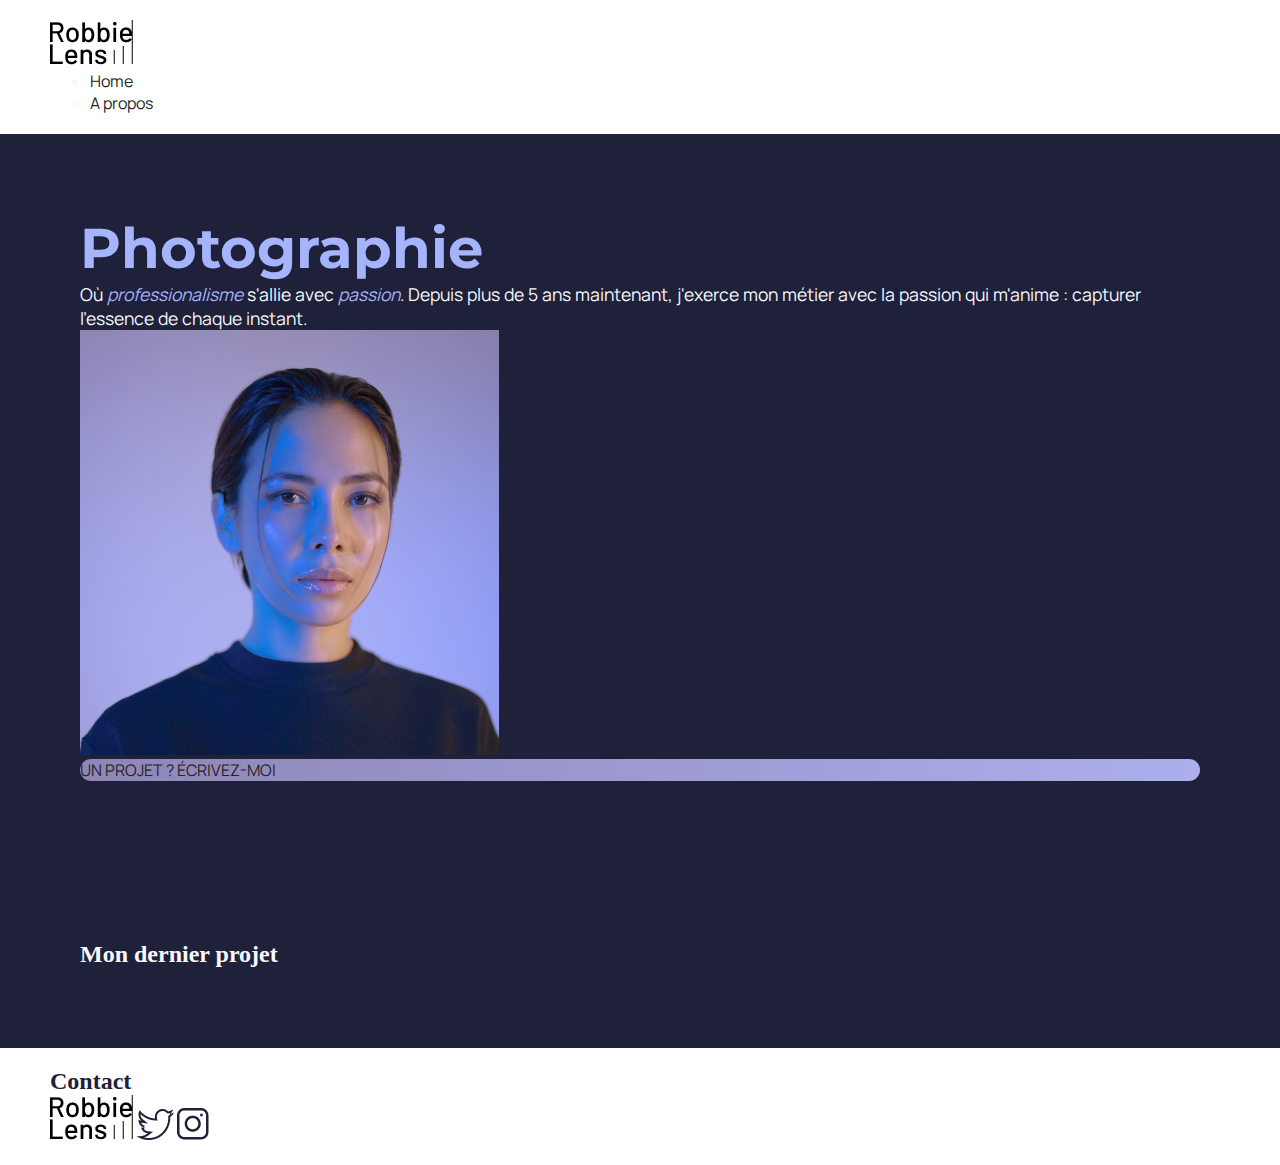
==== index.html @ c8c1b3d5 "send correction style" ====
<!DOCTYPE html>
<html lang="fr">
    <head>
        <meta charset="utf-8">
        <title>Accueil - Robbie Lens Photographie</title>
        <link href="./style.css" rel="stylesheet">
        <link rel="preconnect" href="https://fonts.googleapis.com">
        <link rel="preconnect" href="https://fonts.gstatic.com" crossorigin>
        <link rel="preconnect" href="https://fonts.googleapis.com">
        <link rel="preconnect" href="https://fonts.gstatic.com" crossorigin>
        <link href="https://fonts.googleapis.com/css2?family=Manrope:wght@200;300;400;500;600;700;800&family=Montserrat:ital,wght@0,100;0,200;0,300;0,400;0,500;0,600;0,700;0,800;0,900;1,100;1,200;1,300;1,400;1,500;1,600;1,700;1,800;1,900&display=swap" rel="stylesheet">
    </head>
    <body>
        <header class="menu">
            <a href="./index.html"> 
                <img src="./img/logo.png" alt="Logo de Robbie Lens"/> 
            </a>
            <nav>
                <ul>
                    <li>
                        <a href="./index.html">Home</a>
                    </li>
                    <li>
                        <a href="./APropos.html">A propos</a>
                    </li>
                </ul>
            </nav>
        </header>
        <main>
            <section>
                <!-- Commencement de la page web -->
                <h1>Photographie</h1>
                
                <p>Où <em>professionalisme</em> s'allie avec <em>passion</em>. Depuis plus de 5 ans maintenant, j'exerce mon métier avec la passion
                qui m'anime : capturer l'essence de chaque instant.</p>

                <img src="./img/robbie-lens.png" alt="Photo Robbie Lens"/>


                <div class="pub">
                    <a class="cta" href="">UN PROJET ? ÉCRIVEZ-MOI</a>
                </div>
            </section>
            <section>
                <h2>Mon dernier projet</h2>
            </section>
        </main>

        <footer class="footer"></div>
        <h2 class="h2Black">Contact</h2>
            <img src="img/logo.png" alt="Logo Robbie Lens" >
            <a href="https://twitter.com/?lang=fr" target="_blank">
                <img src="./img/twitter.png" alt="Logo de Twitter" class="icon"/>
            </a>

            <a href="https://www.instagram.com" target="_blank">
                <img src="./img/instagram.png" alt="Logo de Instagram" class="icon"/>
            </a>
        </footer>
    </body>
</html>
---- style.css ----
/* Tout les liens */

a{
    color: #242424;
    font-family: Manrope;
    text-decoration: none;
}

a:hover{
    text-decoration: underline;
}

/* les mots importants */

em{
    color: #A5B4FC;
}

/* Les titres */

h1{
    font-family: Montserrat ;
    color : #A5B4FC;
    font-size: 3.5em;
}
/* Les paragraphes */

p{
    font-family: Manrope;
    font-size: 1.1em;
}

li{
    font-size: 1em;
    font-family: Manrope;
}

p, li, h2{
    color: #F9F8FF;
}

.h2Black{
    color: #1F2039;
}

header,
footer {
    background-color: white;
    padding: 20px 50px;
}

body{
    background-color: #1F2039;
    
}

.pub{
    background: linear-gradient(90deg, #8E86B5, #ACAEED);
    font-family: Montserrat;
    border-radius: 50px;
}

.bodyApropos{
    border-bottom: 1px solid #A5B4FC;
    border-right: 1px solid #A5B4FC;
    padding: 50px;
}

a .cta{
    background-color: linear-gradient(90deg , #696484, #8788BA);
}

.icon:hover{
    opacity: 0.5;
}

* {
    margin: 0;
}

section{
    padding: 80px;
}

.sectionApropos{
    margin: auto;
}

.services{
    margin-top: 20px;
    margin-bottom: 20px;
}

.servicesList{
    margin-top: 6px;
    margin-bottom: 6px;
}
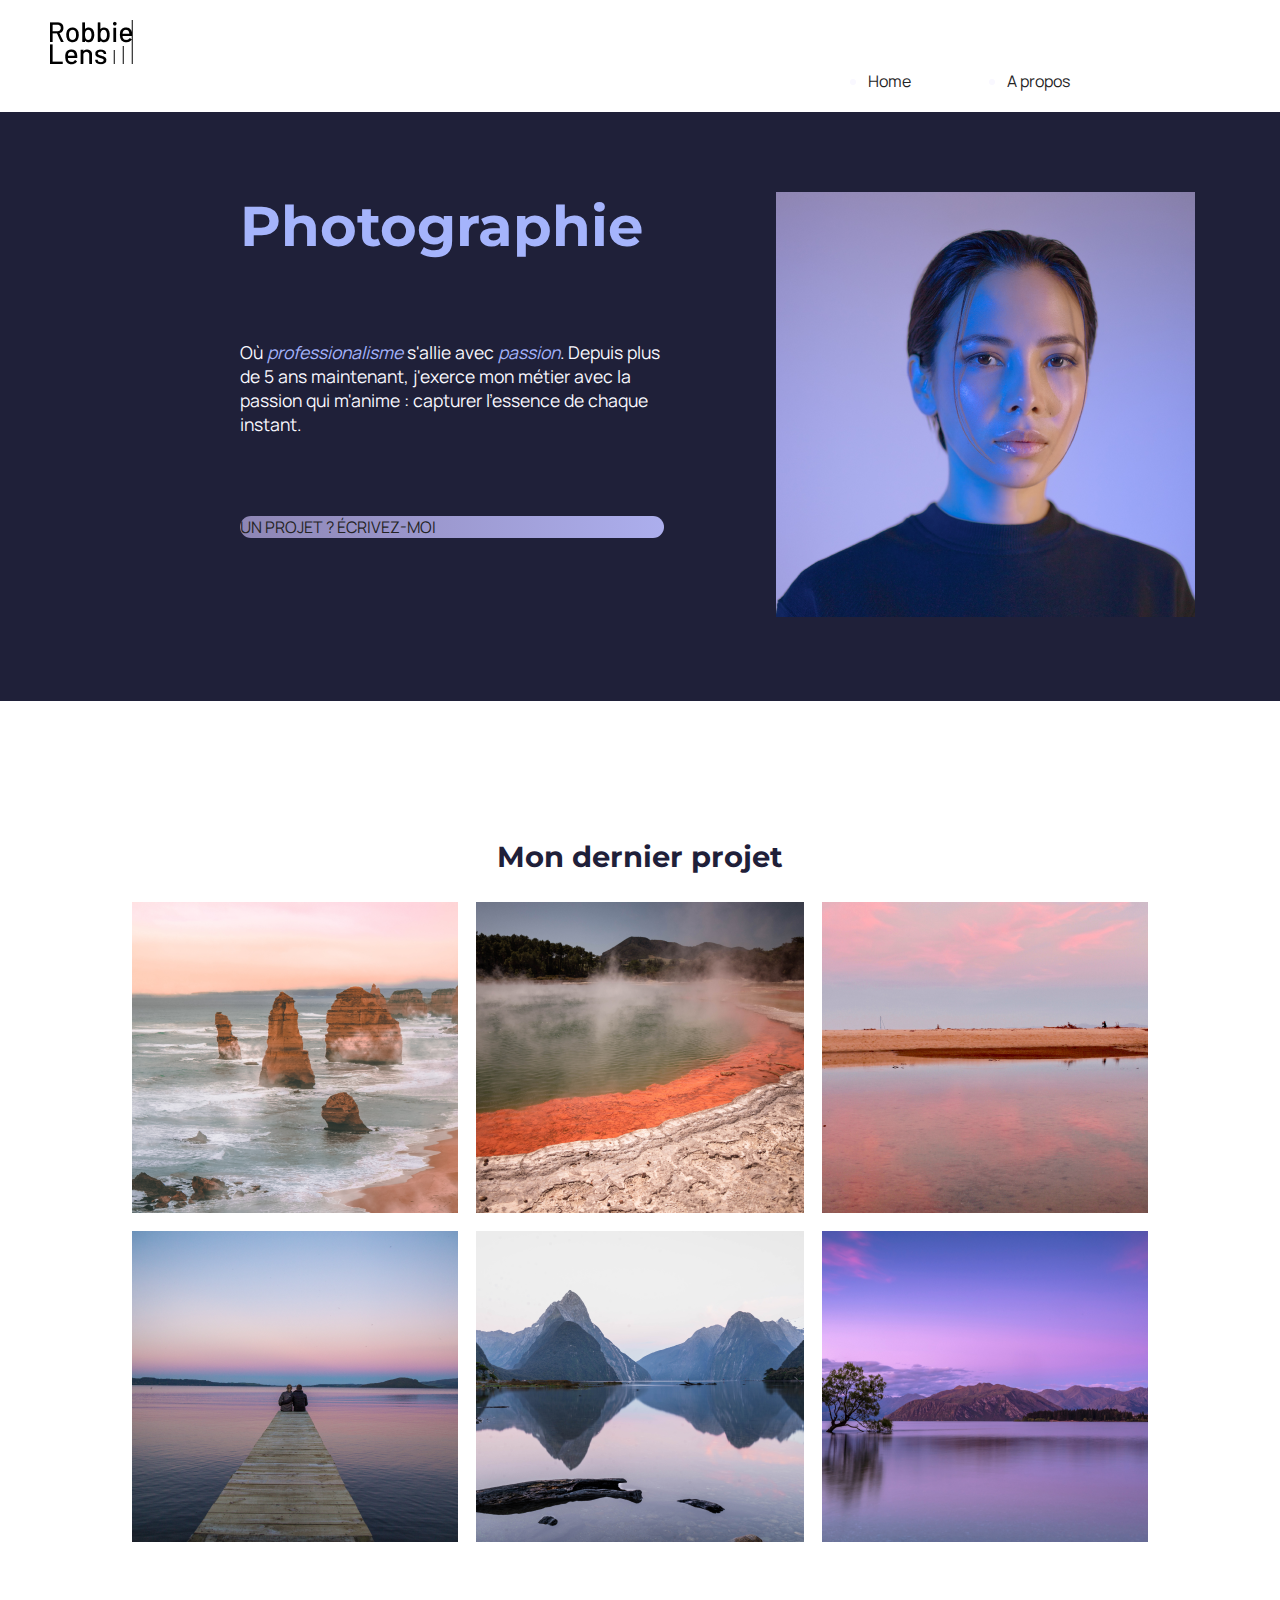
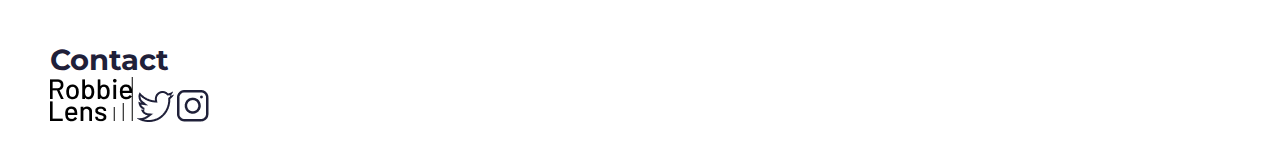
==== commit 3d88d58c: "send modif wth flex box index page" ====
--- a/index.html
+++ b/index.html
@@ -16,7 +16,7 @@
                 <img src="./img/logo.png" alt="Logo de Robbie Lens"/> 
             </a>
             <nav>
-                <ul>
+                <ul class="linkMenu">
                     <li>
                         <a href="./index.html">Home</a>
                     </li>
@@ -27,22 +27,33 @@
             </nav>
         </header>
         <main>
-            <section>
-                <!-- Commencement de la page web -->
-                <h1>Photographie</h1>
-                
-                <p>Où <em>professionalisme</em> s'allie avec <em>passion</em>. Depuis plus de 5 ans maintenant, j'exerce mon métier avec la passion
-                qui m'anime : capturer l'essence de chaque instant.</p>
+            <section class="flex-container">
+                <div class="flex-container-left">
+                    <!-- Commencement de la page web -->
+                    <h1>Photographie</h1>
+                    
+                    <p>Où <em>professionalisme</em> s'allie avec <em>passion</em>. Depuis plus de 5 ans maintenant, j'exerce mon métier avec la passion
+                    qui m'anime : capturer l'essence de chaque instant.</p>
 
-                <img src="./img/robbie-lens.png" alt="Photo Robbie Lens"/>
+                    <div class="pub">
+                        <a class="cta" href="">UN PROJET ? ÉCRIVEZ-MOI</a>
+                    </div>
+                </div>
+                <div class="flex-container-right">
+                    <img src="./img/robbie-lens.png" alt="Photo Robbie Lens"/>
+                </div>
 
-
-                <div class="pub">
-                    <a class="cta" href="">UN PROJET ? ÉCRIVEZ-MOI</a>
-                </div>
             </section>
-            <section>
-                <h2>Mon dernier projet</h2>
+            <section class="project">
+                <h2 class="h2Black center">Mon dernier projet</h2>
+                <p class="photo-container">
+                    <img class="photo-item" src="./img/photo/element-1.png">
+                    <img class="photo-item" src="./img/photo/element-2.png">
+                    <img class="photo-item" src="./img/photo/element-3.png">
+                    <img class="photo-item" src="./img/photo/element-4.png">
+                    <img class="photo-item" src="./img/photo/element-5.png">
+                    <img class="photo-item" src="./img/photo/element-6.png">
+                </p>
             </section>
         </main>
 
--- a/style.css
+++ b/style.css
@@ -41,6 +41,14 @@
 
 .h2Black{
     color: #1F2039;
+    font-family: Montserrat ;
+    font-size: 1.8em;
+}
+
+.center{
+    text-align: center;
+    margin-top : 2em;
+    margin-bottom: 1em;
 }
 
 header,
@@ -94,4 +102,43 @@
 .servicesList{
     margin-top: 6px;
     margin-bottom: 6px;
+}
+
+
+
+.linkMenu{
+    display: flex;
+    flex-direction: row;
+    justify-content: right;
+    flex-wrap: wrap;
+    gap: 6em;
+    margin-right: 10em;
+}
+
+.flex-container{
+    display: flex; 
+}
+
+.flex-container-left{
+    width: 30em;
+    margin-left: 10em;
+    display: flex;
+    flex-direction: column;
+    gap: 5em;
+}
+.flex-container-right{
+    width : 30em;
+    margin-left: 7em;
+}
+
+
+.project{
+    background-color: white;
+}
+.photo-container{
+    display: flex;
+    flex-direction: row;
+    flex-wrap: wrap;
+    gap: 1em;
+    justify-content: center;
 }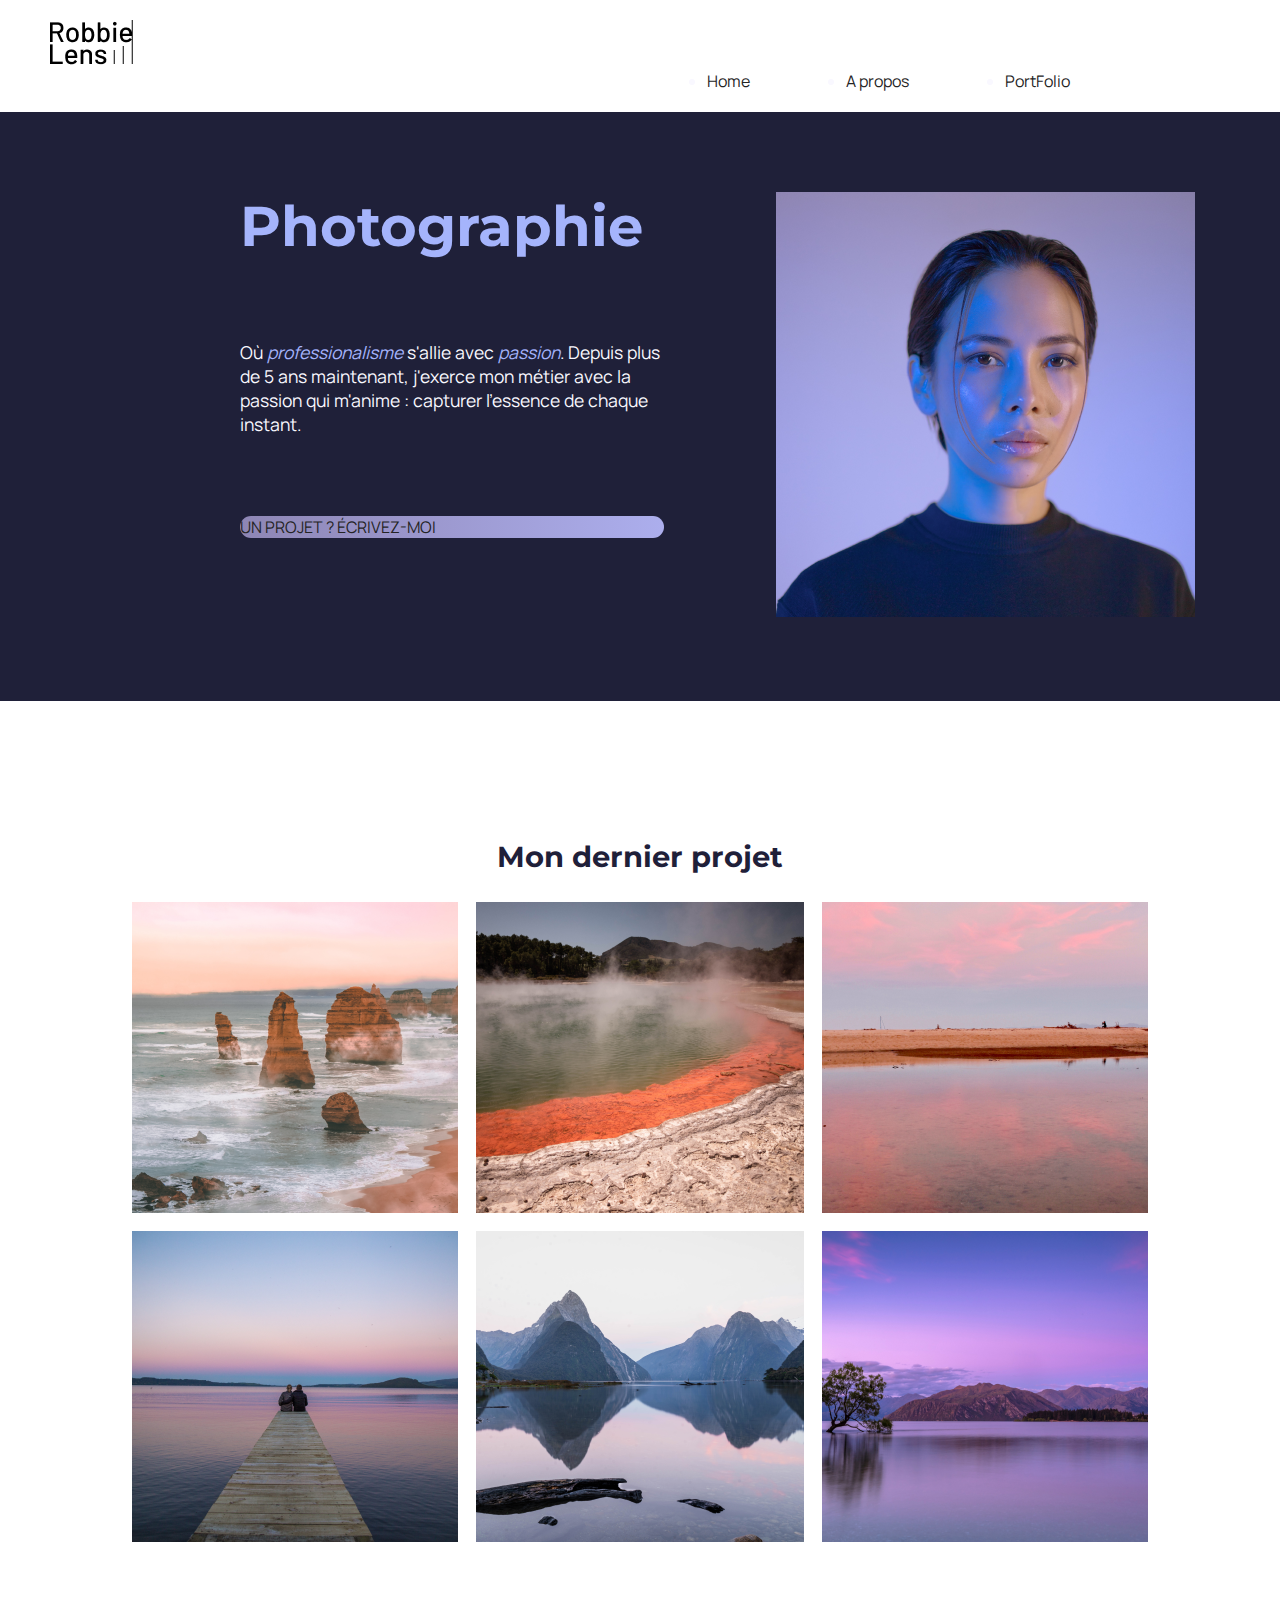
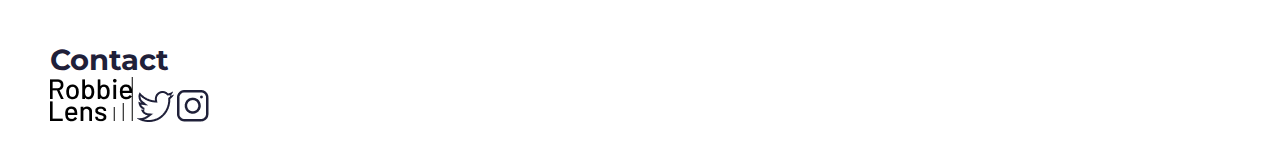
==== commit 6b357f93: "send page portfolio and style + img portfolio" ====
--- a/index.html
+++ b/index.html
@@ -21,7 +21,10 @@
                         <a href="./index.html">Home</a>
                     </li>
                     <li>
-                        <a href="./APropos.html">A propos</a>
+                        <a href="./apropos.html">A propos</a>
+                    </li>
+                    <li>
+                        <a href="./portfolio.html">PortFolio</a>
                     </li>
                 </ul>
             </nav>
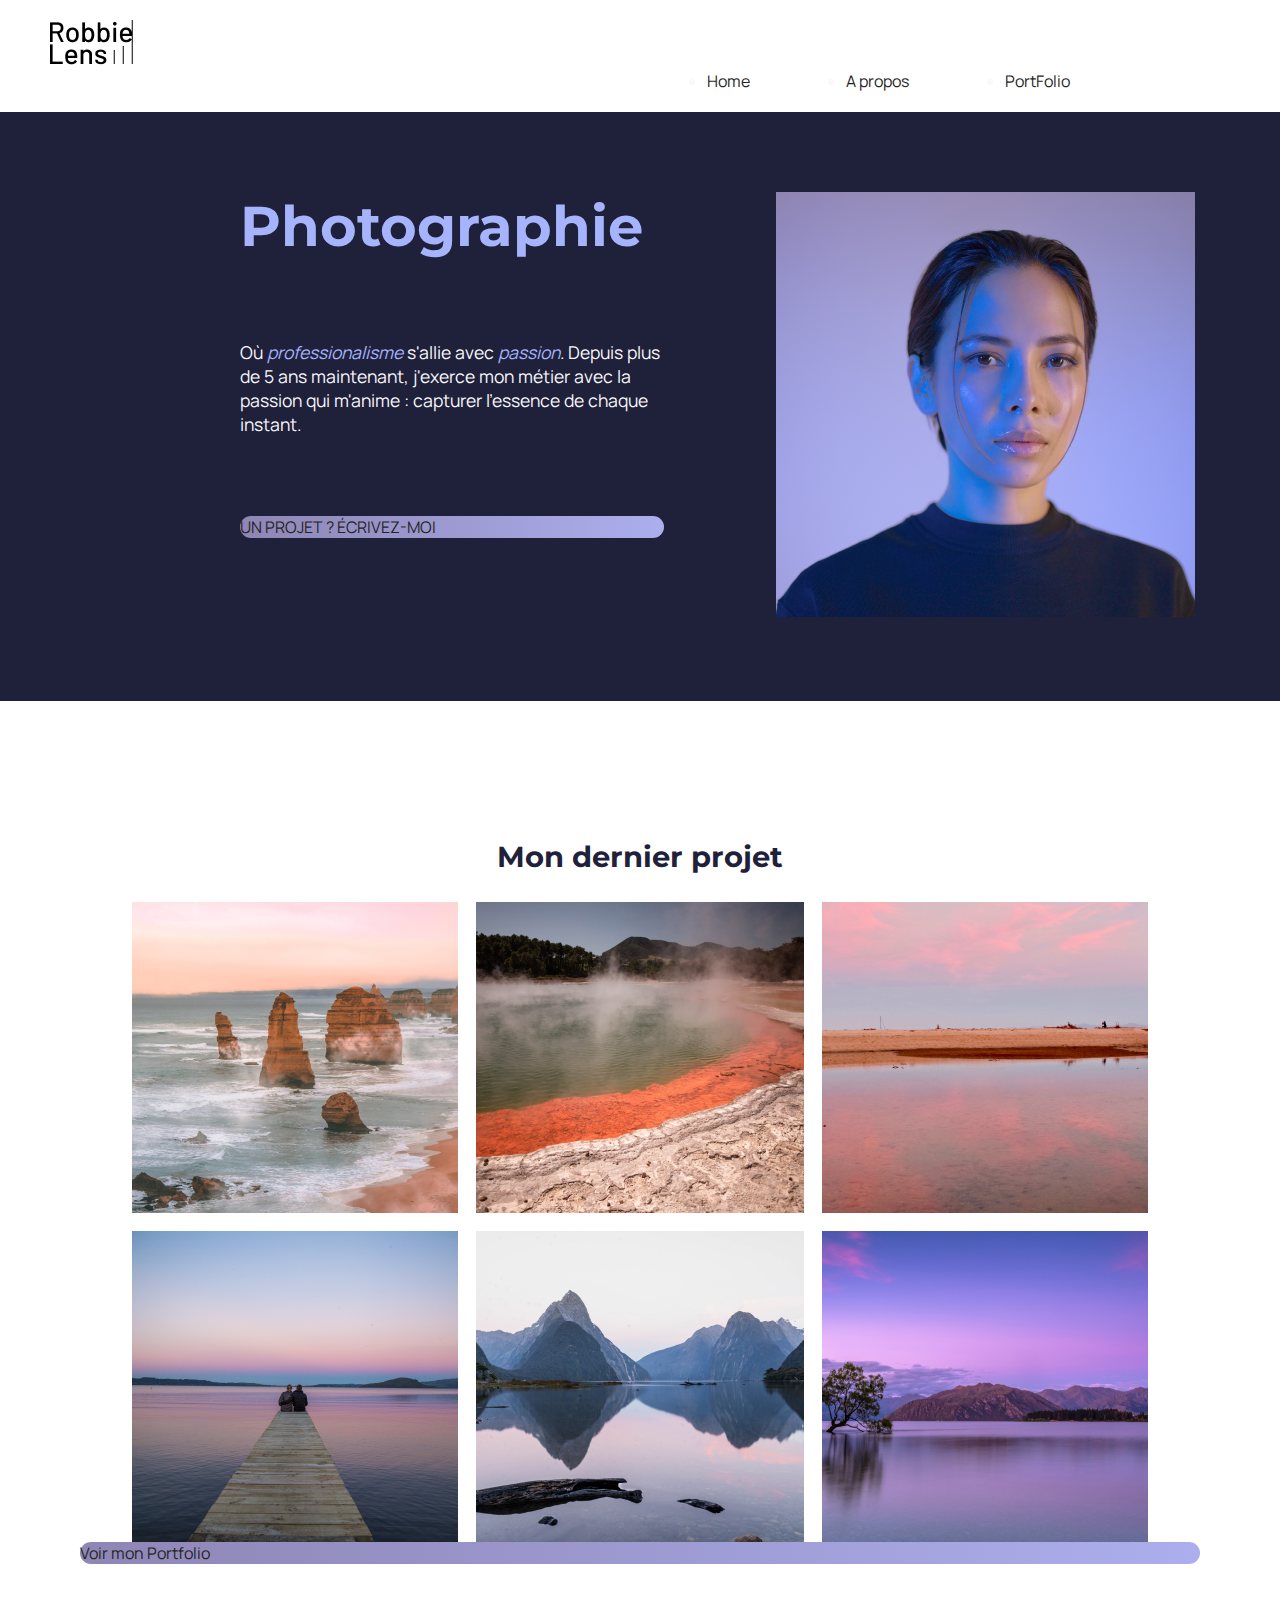
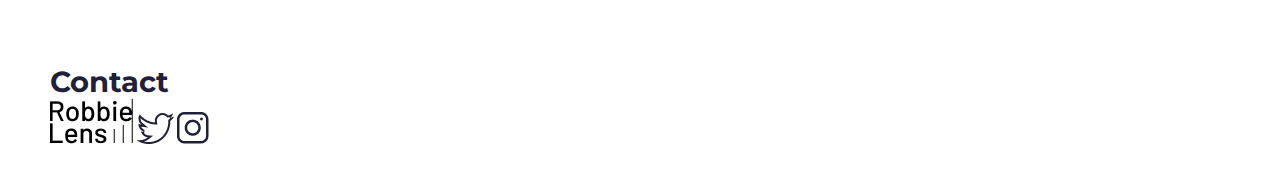
==== commit 189e5252: "send call to action brut" ====
--- a/index.html
+++ b/index.html
@@ -57,6 +57,9 @@
                     <img class="photo-item" src="./img/photo/element-5.png">
                     <img class="photo-item" src="./img/photo/element-6.png">
                 </p>
+                <div class="pub">
+                    <a class="cta" href="./portfolio.html">Voir mon Portfolio</a>
+                </div>
             </section>
         </main>
 
--- a/style.css
+++ b/style.css
@@ -141,4 +141,35 @@
     flex-wrap: wrap;
     gap: 1em;
     justify-content: center;
+}
+
+
+.portfolio-grid-container{
+    display: grid;
+    grid-template-columns: 1fr 1fr 1fr;
+    gap: 2em;
+    grid-template-rows: 15em 15em 15em;
+}
+
+.paysage{
+    width: 28em;
+    height: 15em;
+}
+
+.portrait{
+    width: 28em;
+    height: 32em;
+}
+.portfolio-grid-container-portrait{
+    display: grid;
+    grid-template-columns: 1fr 1fr 1fr;
+    gap: 2em;
+    grid-template-rows: 32em 32em;
+}
+
+.portfolioH2{
+    font-size: 2em;
+    text-transform:uppercase;
+    text-align: center;
+    margin: 2em;
 }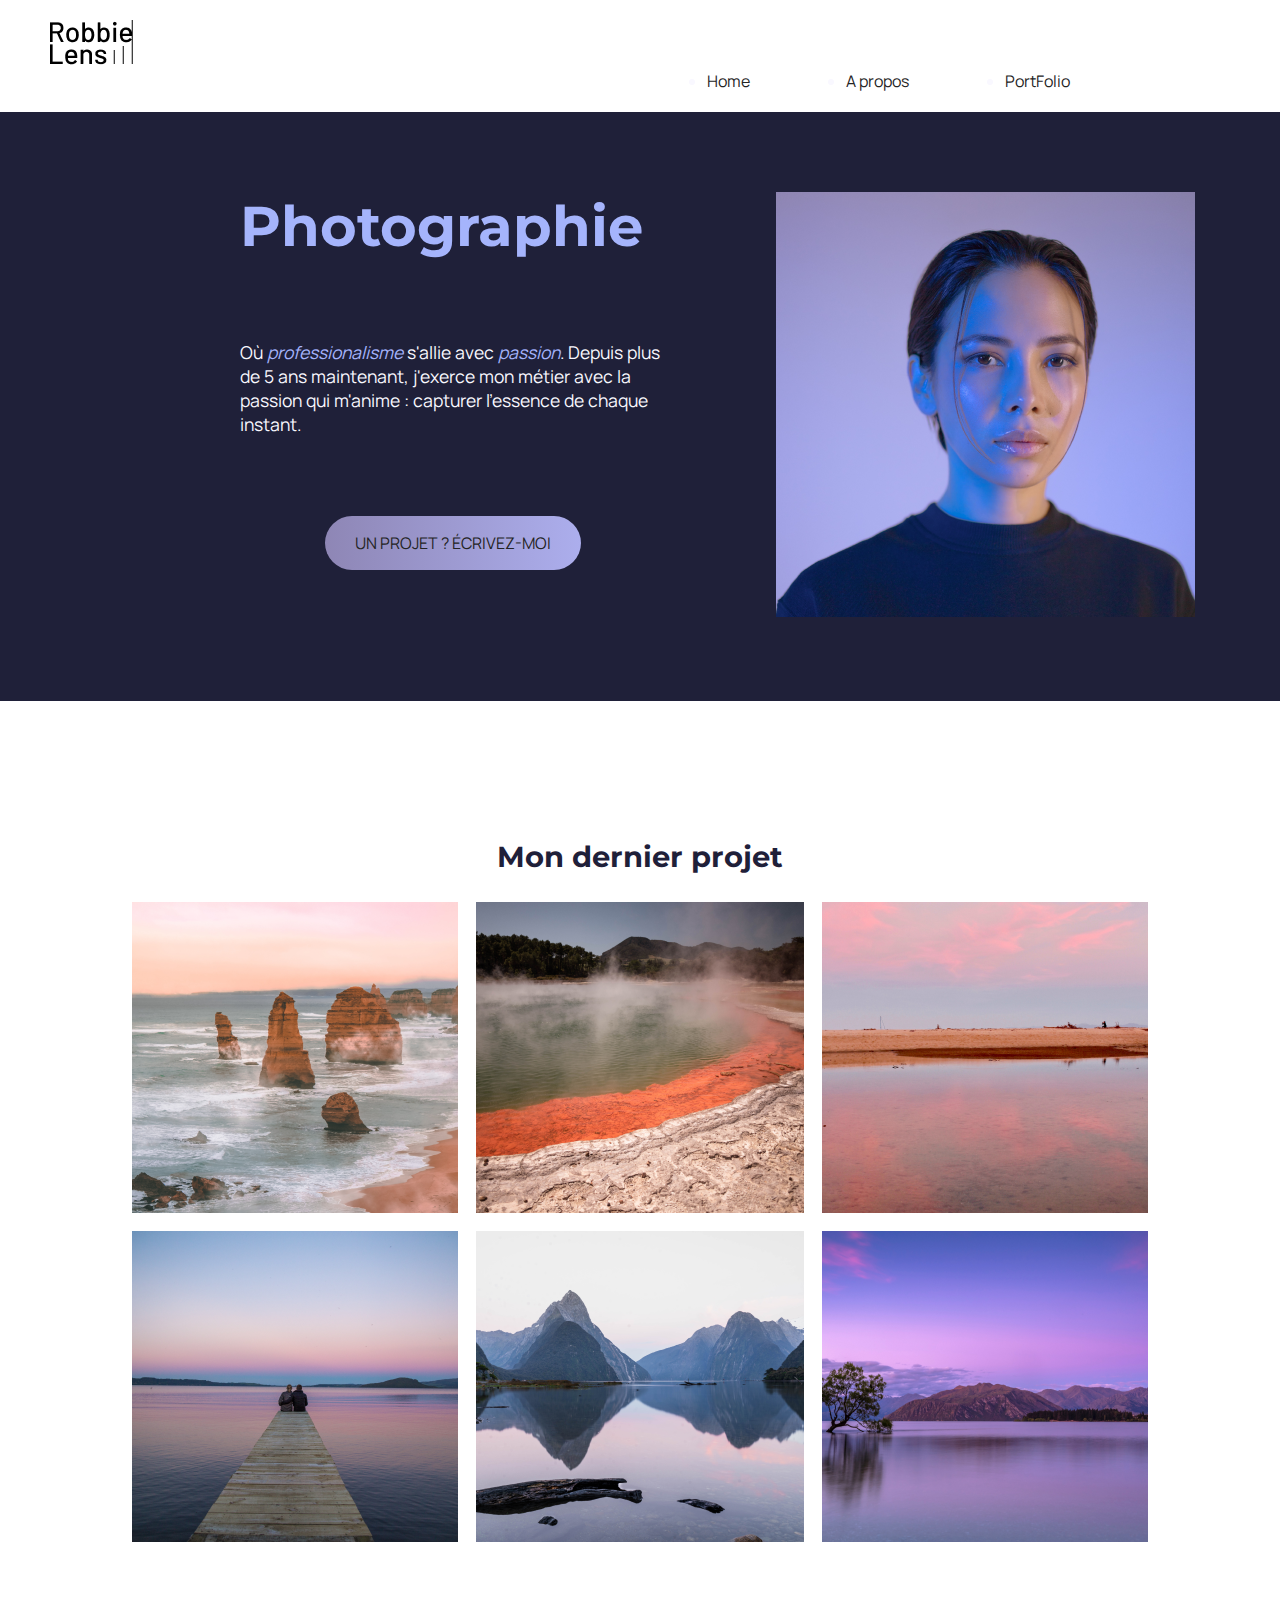
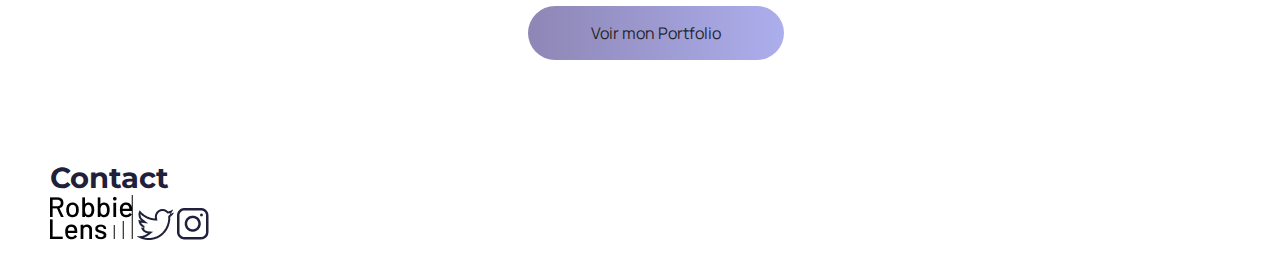
==== commit ed744e13: "send system to view photo" ====
--- a/index.html
+++ b/index.html
@@ -38,7 +38,7 @@
                     <p>Où <em>professionalisme</em> s'allie avec <em>passion</em>. Depuis plus de 5 ans maintenant, j'exerce mon métier avec la passion
                     qui m'anime : capturer l'essence de chaque instant.</p>
 
-                    <div class="pub">
+                    <div class="pub intro">
                         <a class="cta" href="">UN PROJET ? ÉCRIVEZ-MOI</a>
                     </div>
                 </div>
@@ -57,7 +57,7 @@
                     <img class="photo-item" src="./img/photo/element-5.png">
                     <img class="photo-item" src="./img/photo/element-6.png">
                 </p>
-                <div class="pub">
+                <div class="pub galery1">
                     <a class="cta" href="./portfolio.html">Voir mon Portfolio</a>
                 </div>
             </section>
--- a/style.css
+++ b/style.css
@@ -66,16 +66,23 @@
     background: linear-gradient(90deg, #8E86B5, #ACAEED);
     font-family: Montserrat;
     border-radius: 50px;
+    display: inline-block;
+    padding: 1em;
+    width: 14em;
+    text-align: center;
 }
 
 .bodyApropos{
     border-bottom: 1px solid #A5B4FC;
     border-right: 1px solid #A5B4FC;
     padding: 50px;
-}
-
-a .cta{
+    width: 50%;
+    margin-left: 25%;
+}
+
+.cta{
     background-color: linear-gradient(90deg , #696484, #8788BA);
+
 }
 
 .icon:hover{
@@ -156,6 +163,7 @@
     height: 15em;
 }
 
+
 .portrait{
     width: 28em;
     height: 32em;
@@ -172,4 +180,50 @@
     text-transform:uppercase;
     text-align: center;
     margin: 2em;
+}
+
+.intro{
+    margin-left: 20%;
+}
+
+.galery1{
+    margin-left: 40%;
+    margin-top: 4em;
+}
+
+.ctaPortfolio1{
+    margin-left: 40%;
+    margin-top: 4em;
+}
+
+
+.textePhoto{
+    color: white;
+    background-color: black;
+    width: 28em;
+    position: relative;
+    text-align: center;
+    top: -15.4em;
+    padding-top: 7em;
+    padding-bottom: 7em;
+    opacity: 0;
+}
+
+.textePhoto:hover{
+    opacity: 0.7;
+}
+
+.textePhotoPortrait{
+    color: white;
+    background-color: black;
+    width: 28em;
+    position: relative;
+    text-align: center;
+    top: -32.4em;
+    padding-top: 15.4em;
+    padding-bottom: 15.4em;
+    opacity: 0;
+}
+.textePhotoPortrait:hover{
+    opacity: 0.7;
 }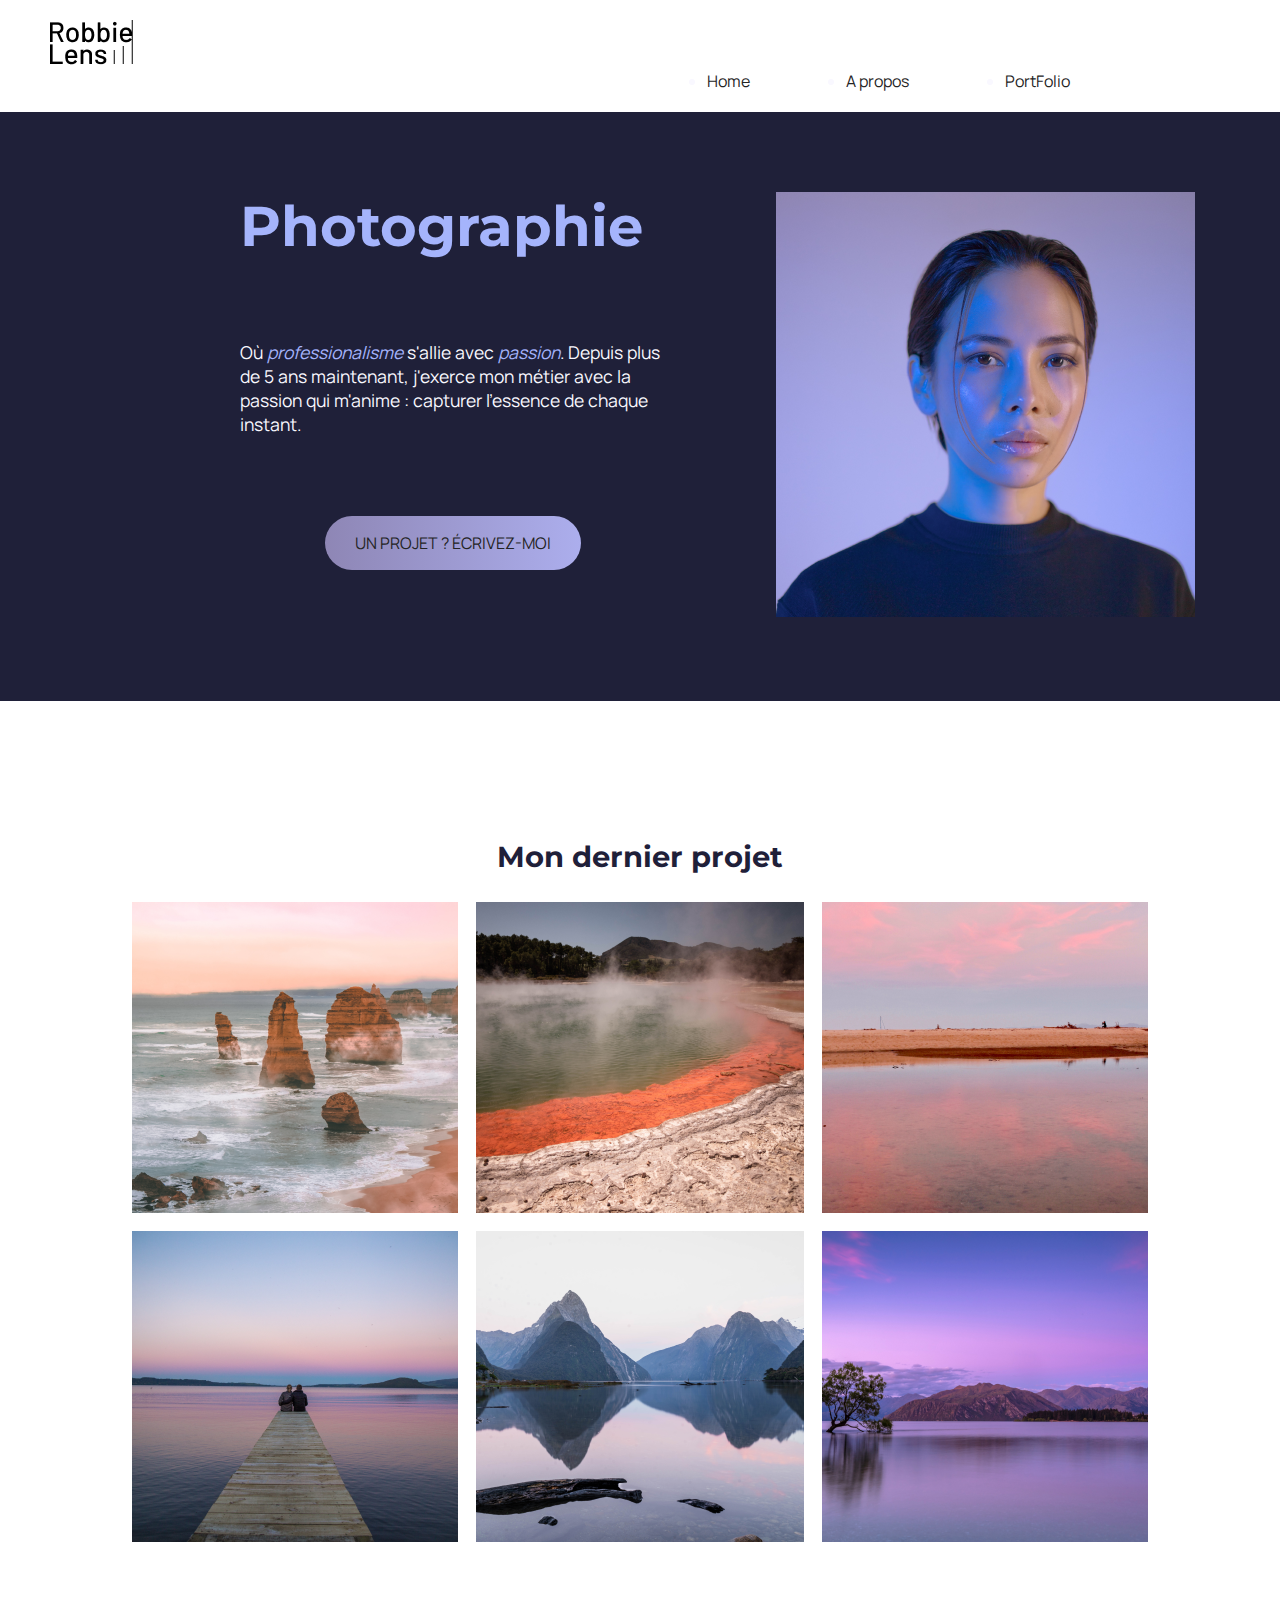
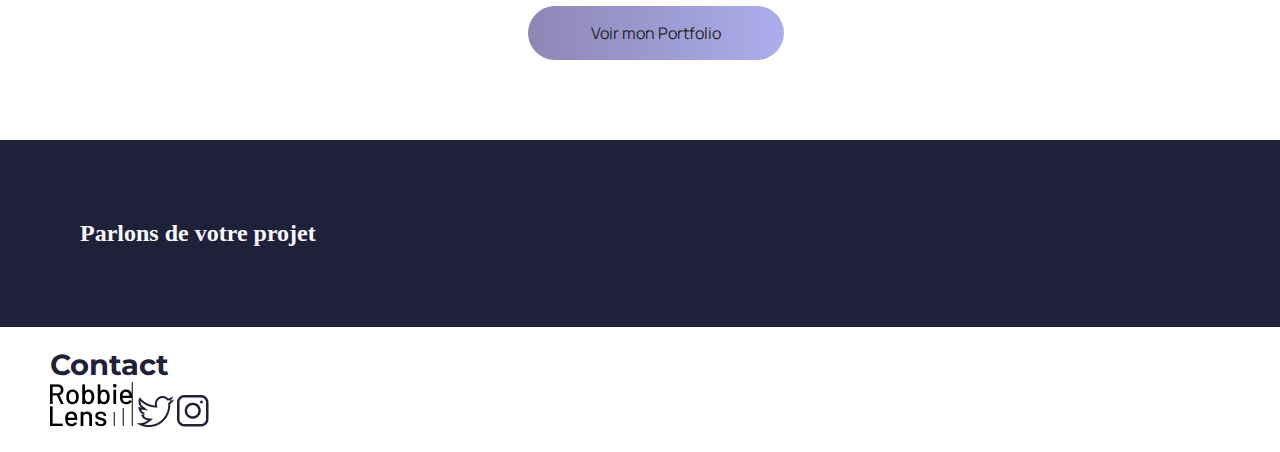
==== commit 1bbb1ef8: "send ancre and intro form contact" ====
--- a/index.html
+++ b/index.html
@@ -39,7 +39,7 @@
                     qui m'anime : capturer l'essence de chaque instant.</p>
 
                     <div class="pub intro">
-                        <a class="cta" href="">UN PROJET ? ÉCRIVEZ-MOI</a>
+                        <a class="cta" href="#ancreContact">UN PROJET ? ÉCRIVEZ-MOI</a>
                     </div>
                 </div>
                 <div class="flex-container-right">
@@ -61,6 +61,9 @@
                     <a class="cta" href="./portfolio.html">Voir mon Portfolio</a>
                 </div>
             </section>
+            <section class="section-contact">
+                <h2 id="ancreContact">Parlons de votre projet</h2>
+            </section>
         </main>
 
         <footer class="footer"></div>
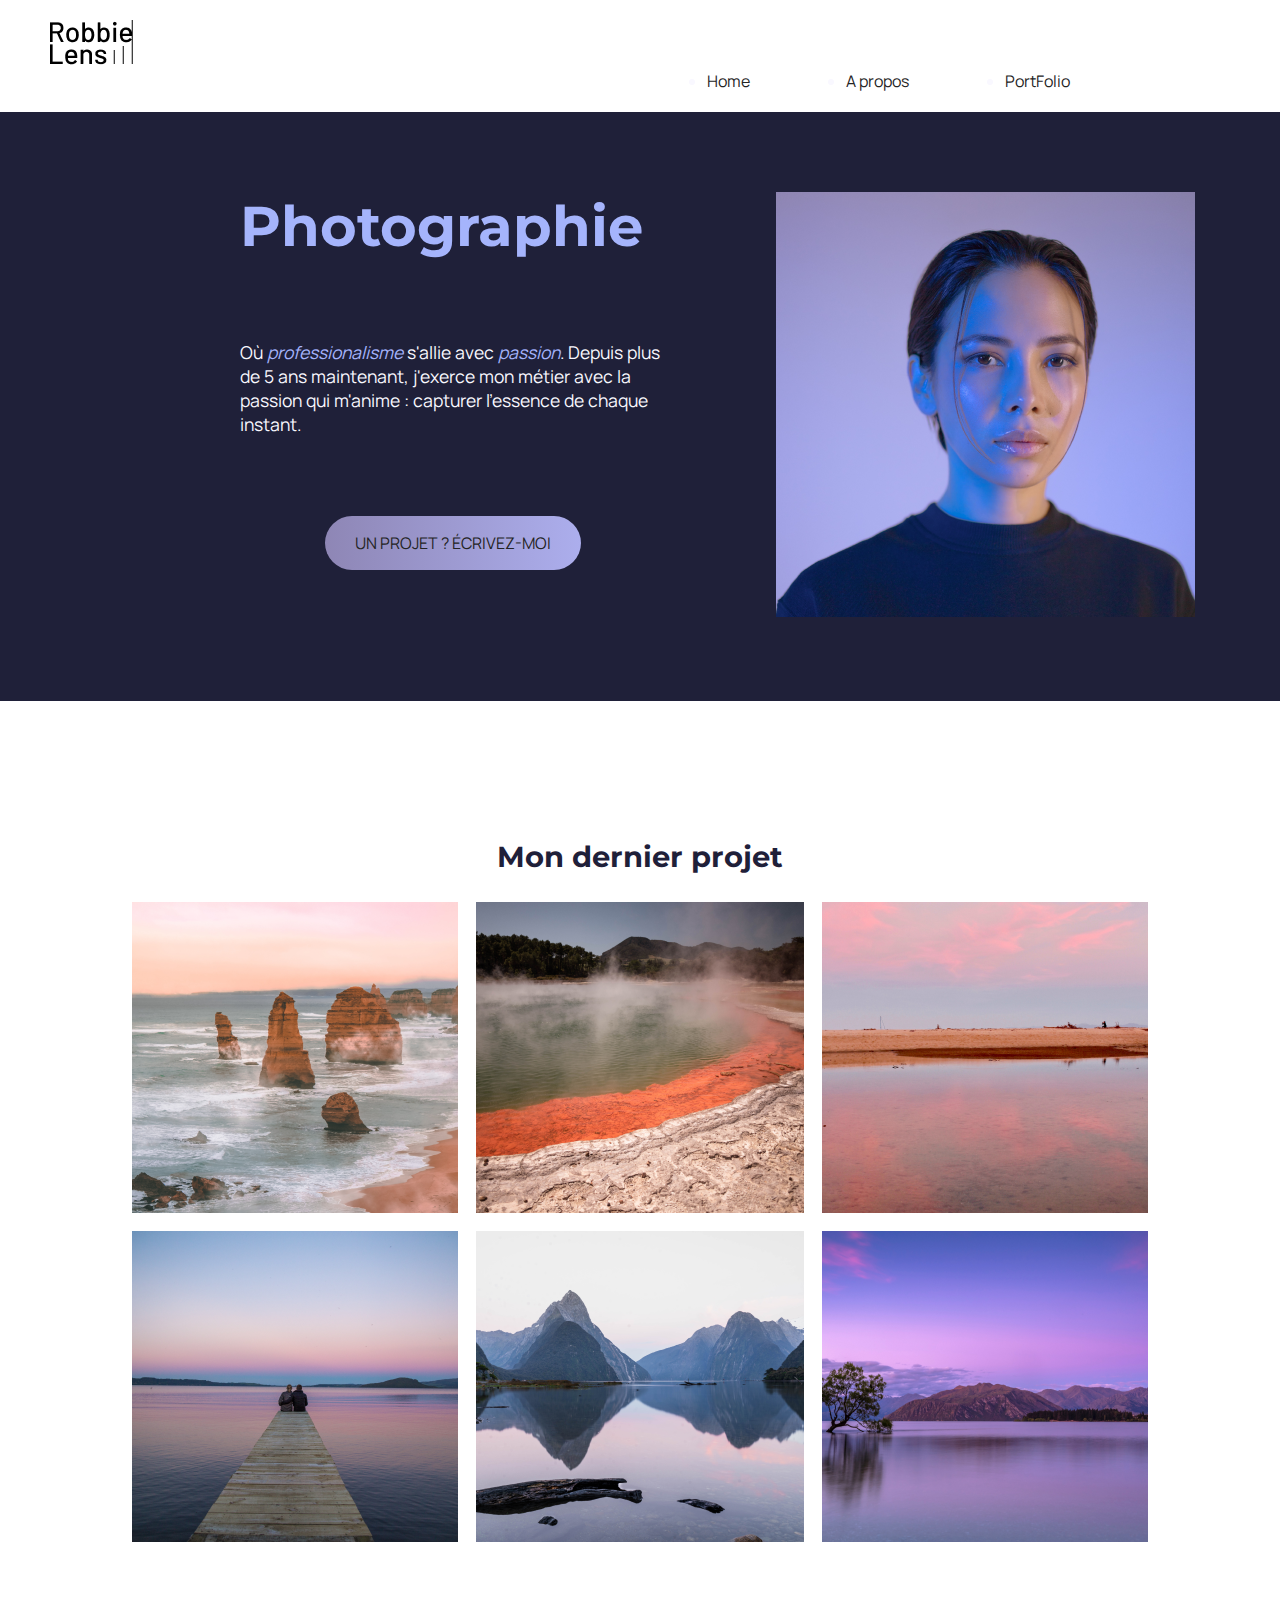
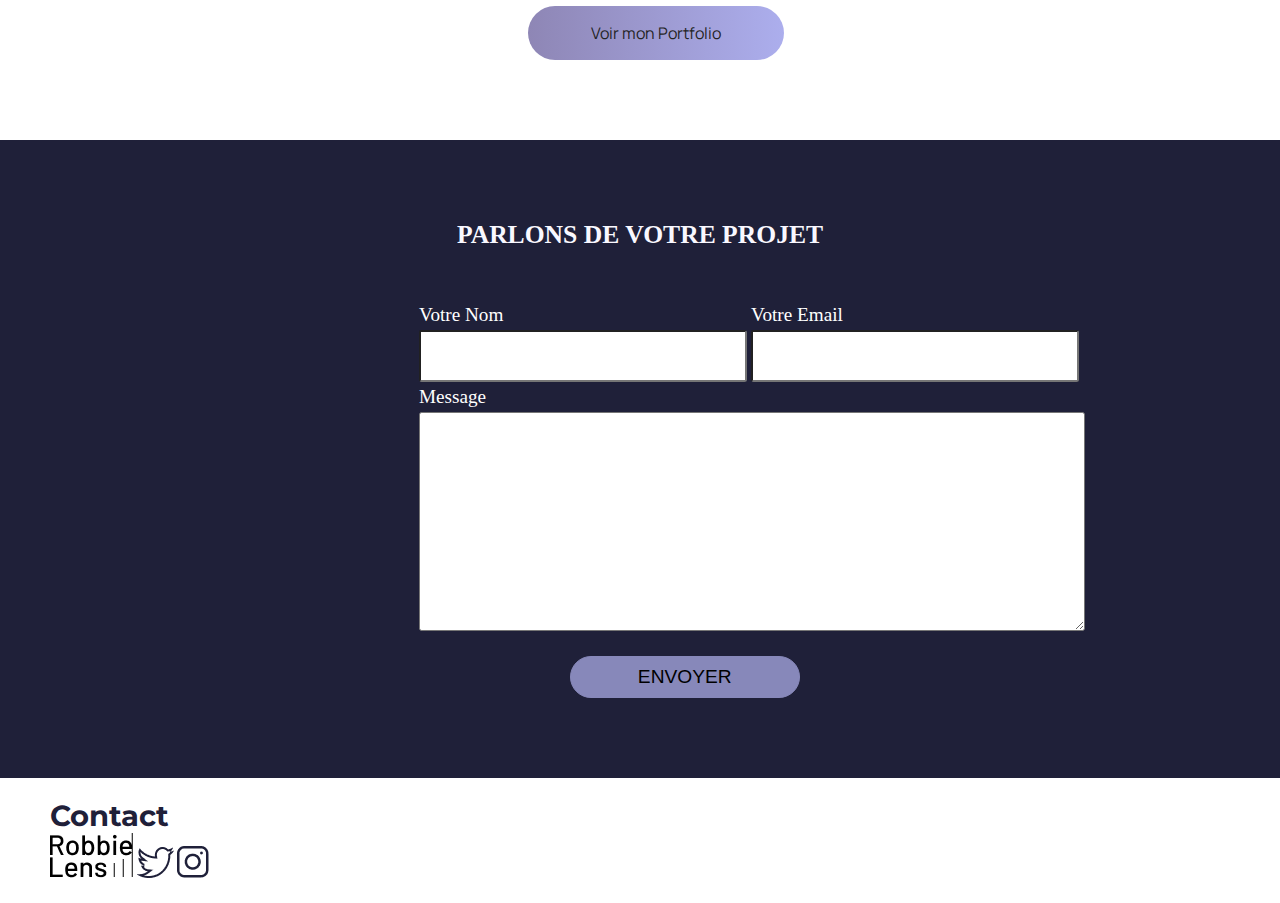
==== commit 9bdaaa3f: "send form in index" ====
--- a/index.html
+++ b/index.html
@@ -4,6 +4,7 @@
         <meta charset="utf-8">
         <title>Accueil - Robbie Lens Photographie</title>
         <link href="./style.css" rel="stylesheet">
+        <link rel="stylesheet" href="./styles/index.css">
         <link rel="preconnect" href="https://fonts.googleapis.com">
         <link rel="preconnect" href="https://fonts.gstatic.com" crossorigin>
         <link rel="preconnect" href="https://fonts.googleapis.com">
@@ -63,6 +64,29 @@
             </section>
             <section class="section-contact">
                 <h2 id="ancreContact">Parlons de votre projet</h2>
+                <form class="form" method="get" action="">
+                    <table>
+                        <tr>
+                            <td> <label for="nom">Votre Nom</label> </td>
+                            <td> <label for="email" name="email">Votre Email</label> </td>
+                        </tr>
+                        <tr>
+                            <td> <input type="text" name="nom" id="nom" required> </td>
+                            <td> <input type="mail" id="mail" required> </td>
+                        </tr>
+                        <tr> 
+                        <td> <label for="texteClient">Message</label> </td> 
+                        </tr>
+                        <tr>
+                            <td colspan="2"> <textarea name="texteClient" id="texteClient" required> </textarea> </td>
+                        </tr>
+                        </tr>
+                    </table>                    
+                    <br>
+
+                    <button type="submit">ENVOYER</button>
+
+                 </form>
             </section>
         </main>
 
--- a/styles/index.css
+++ b/styles/index.css
@@ -0,0 +1,38 @@
+button{
+    background-color:#8788BA;
+    border-radius: 2em;
+    border: 1px solid #8788BA;
+    width: 12em;
+    height: 2.2em;
+    text-align: center;
+    font-size: 1.2em;
+    margin-left: 8em;
+}
+
+.form{
+    color: white;
+    margin-left: 30%;
+}
+
+textarea{
+    width : 100%;
+    height: 16em;
+    border-radius: 0.2em;
+}
+
+input{
+    height: 3.4em;
+    border-radius: 0.2em;
+    width: 24em;
+}
+
+label{
+    font-size: 1.2em;
+}
+
+#ancreContact{
+    text-align: center;
+    font-size: 1.6em;
+    text-transform: uppercase;
+    margin-bottom: 2em;
+}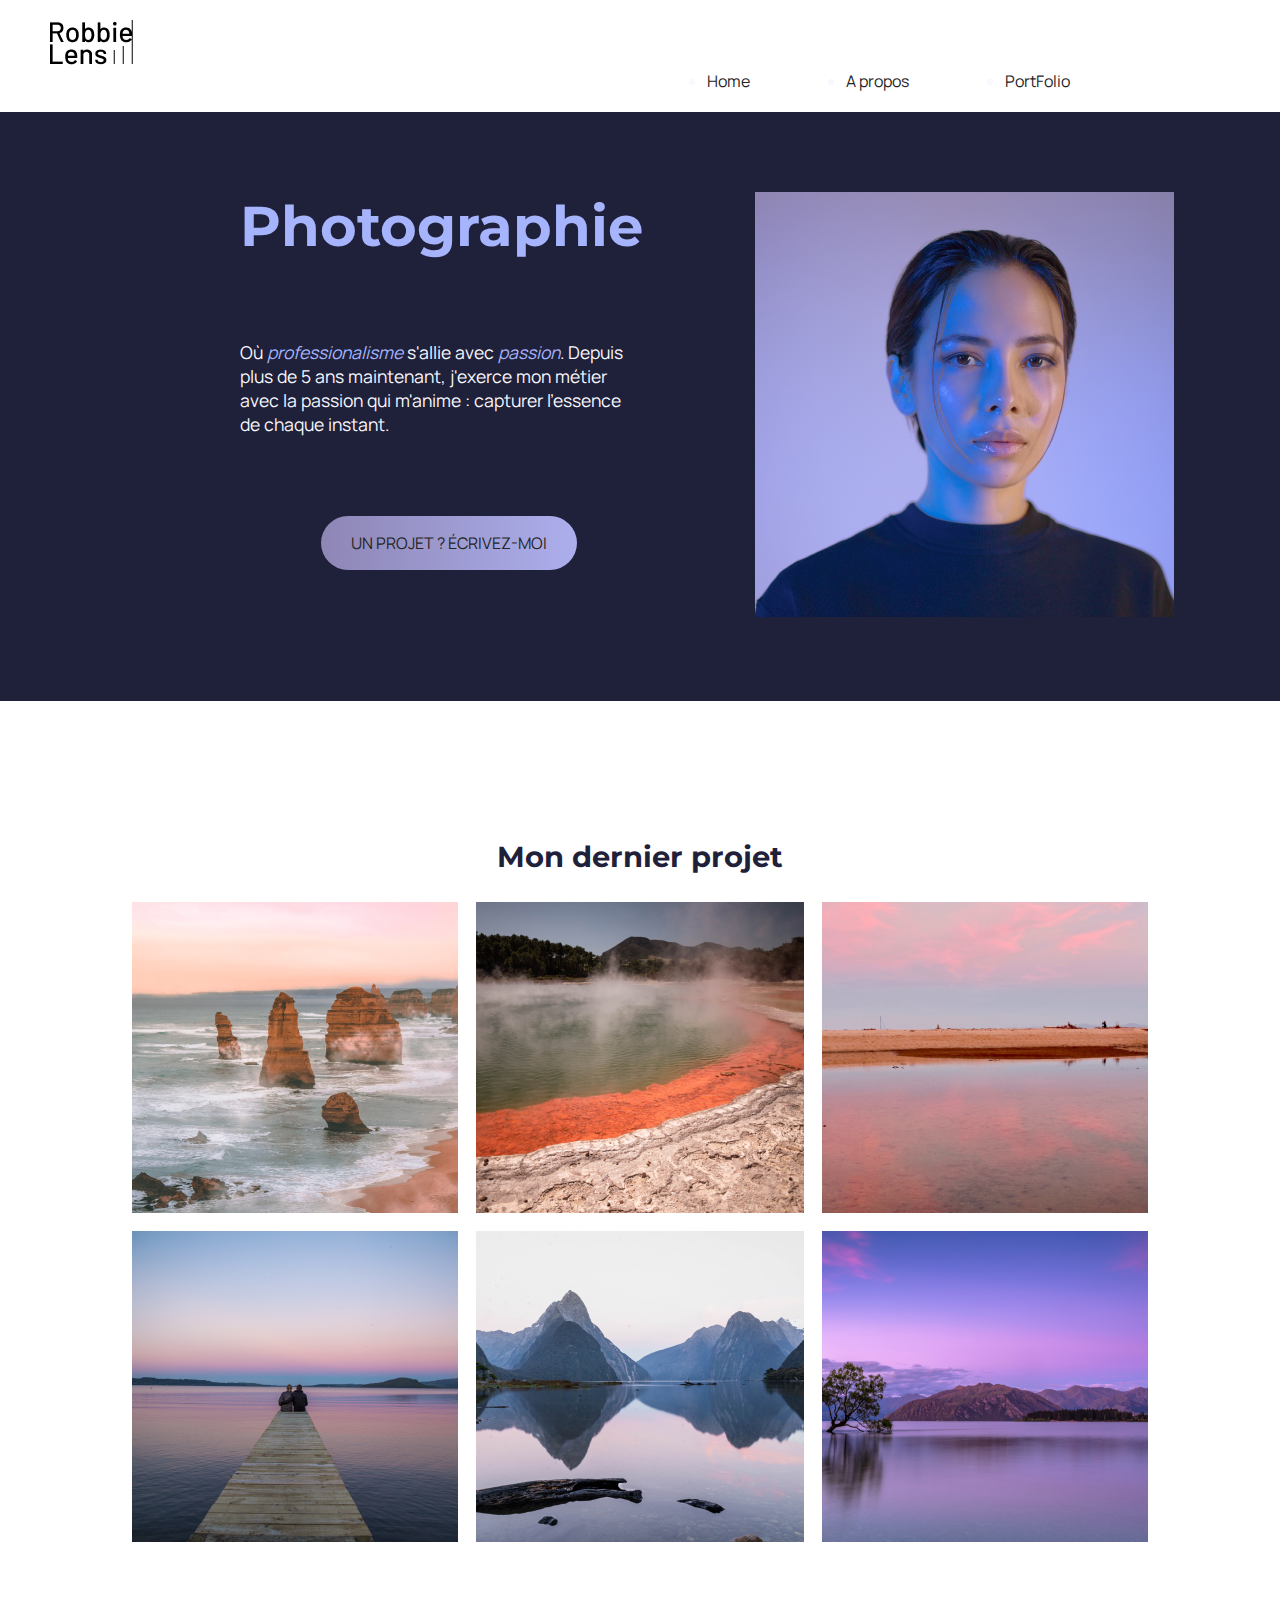
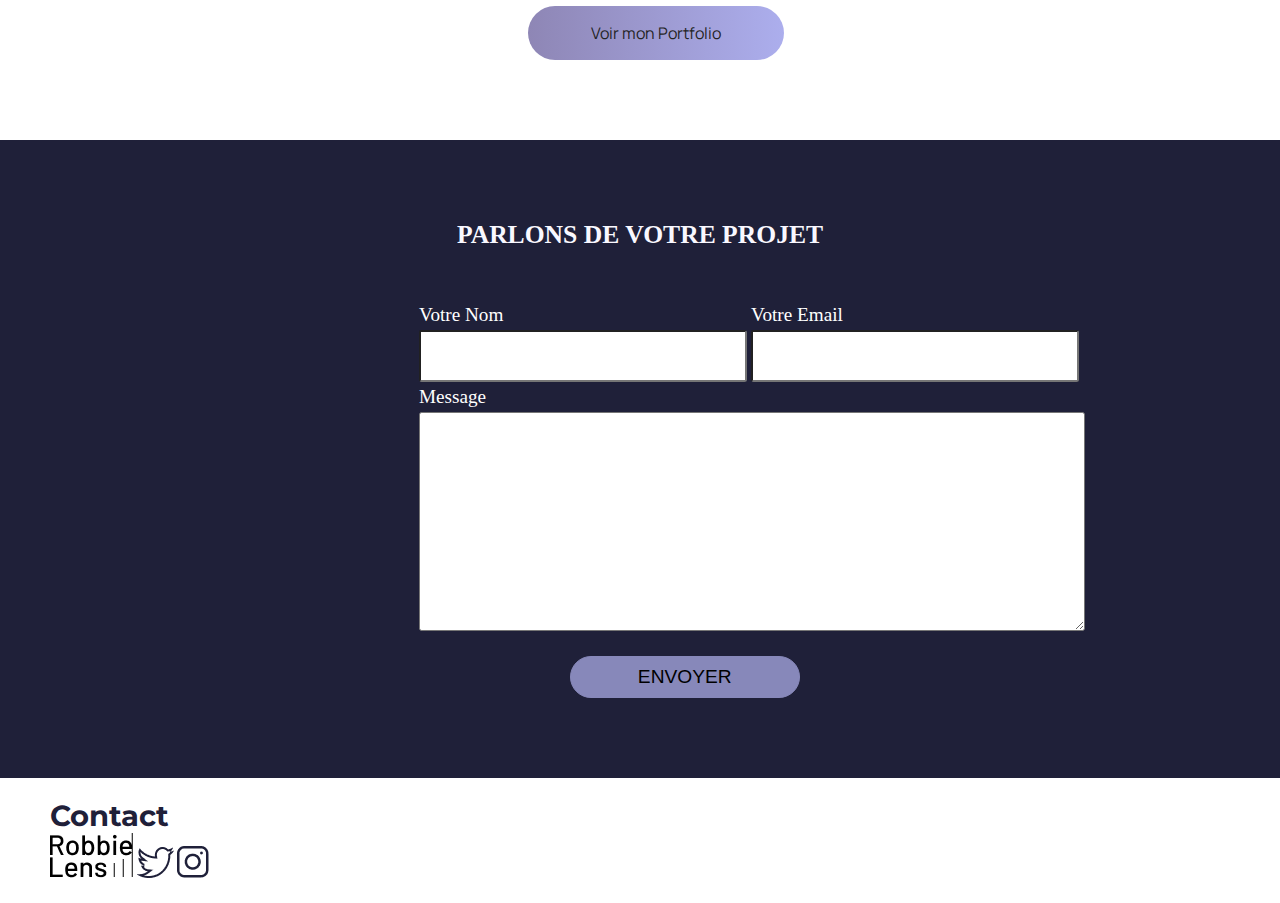
==== commit a5bac8e2: "send index page with responsive designe max with 996px" ====
--- a/index.html
+++ b/index.html
@@ -10,6 +10,7 @@
         <link rel="preconnect" href="https://fonts.googleapis.com">
         <link rel="preconnect" href="https://fonts.gstatic.com" crossorigin>
         <link href="https://fonts.googleapis.com/css2?family=Manrope:wght@200;300;400;500;600;700;800&family=Montserrat:ital,wght@0,100;0,200;0,300;0,400;0,500;0,600;0,700;0,800;0,900;1,100;1,200;1,300;1,400;1,500;1,600;1,700;1,800;1,900&display=swap" rel="stylesheet">
+        <meta name="viewport" content="width=device-width, initial-scale=1.0">
     </head>
     <body>
         <header class="menu">
@@ -44,7 +45,7 @@
                     </div>
                 </div>
                 <div class="flex-container-right">
-                    <img src="./img/robbie-lens.png" alt="Photo Robbie Lens"/>
+                    <img src="./img/robbie-lens.png" alt="Photo Robbie Lens" class="photoRobie"/>
                 </div>
 
             </section>
@@ -84,7 +85,7 @@
                     </table>                    
                     <br>
 
-                    <button type="submit">ENVOYER</button>
+                    <button type="submit" class="envoie">ENVOYER</button>
 
                  </form>
             </section>
--- a/style.css
+++ b/style.css
@@ -123,7 +123,8 @@
 }
 
 .flex-container{
-    display: flex; 
+    display: flex;
+    max-width: 1000px;
 }
 
 .flex-container-left{
@@ -226,4 +227,4 @@
 }
 .textePhotoPortrait:hover{
     opacity: 0.7;
-}+}
--- a/styles/index.css
+++ b/styles/index.css
@@ -12,6 +12,7 @@
 .form{
     color: white;
     margin-left: 30%;
+    max-width: 1000px;
 }
 
 textarea{
@@ -35,4 +36,48 @@
     font-size: 1.6em;
     text-transform: uppercase;
     margin-bottom: 2em;
+}
+
+
+/* MEDIA QUERIES POUR MOBILE */
+
+@media screen and ( max-width: 996px){
+    h1,h2{
+        font-size: 2em;
+    }
+
+    .linkMenu{
+       text-align: center;
+        display: block;
+    }
+
+    .flex-container{
+        flex-direction: column;
+        text-align: center;
+    }
+    .flex-container-left{
+        width: 100%;
+        padding: 0%;
+        margin-left: 3em
+    }
+    .flex-container-right{
+        width: 100%;
+        padding: 0%;
+        margin-left: 0%;
+    }
+    
+    .photoRobie{
+        margin-top: 5em;
+    }
+    .form{
+        margin-left: 10em;
+        text-align: center;
+    }
+    .pub{
+        margin-left: 35%    
+    }
+
+    .envoie{
+        margin-left : -5em;
+    }
 }